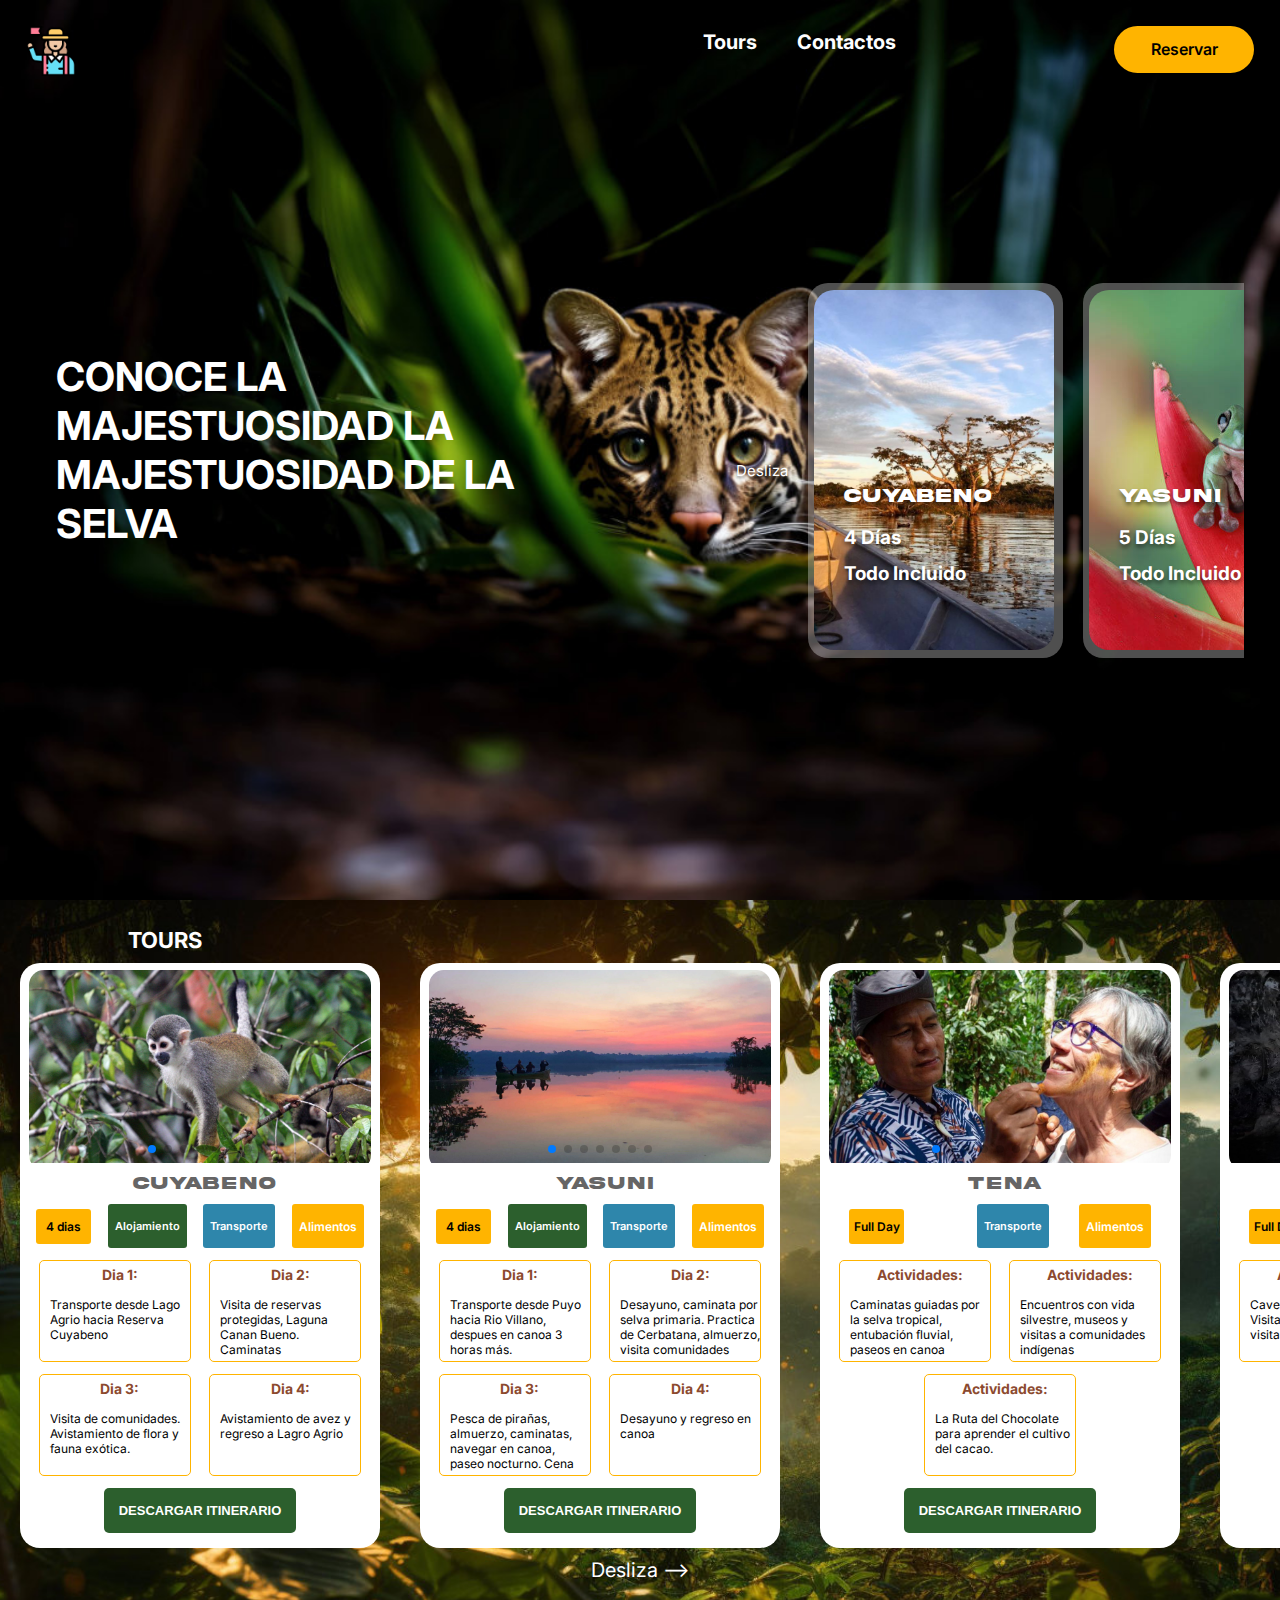
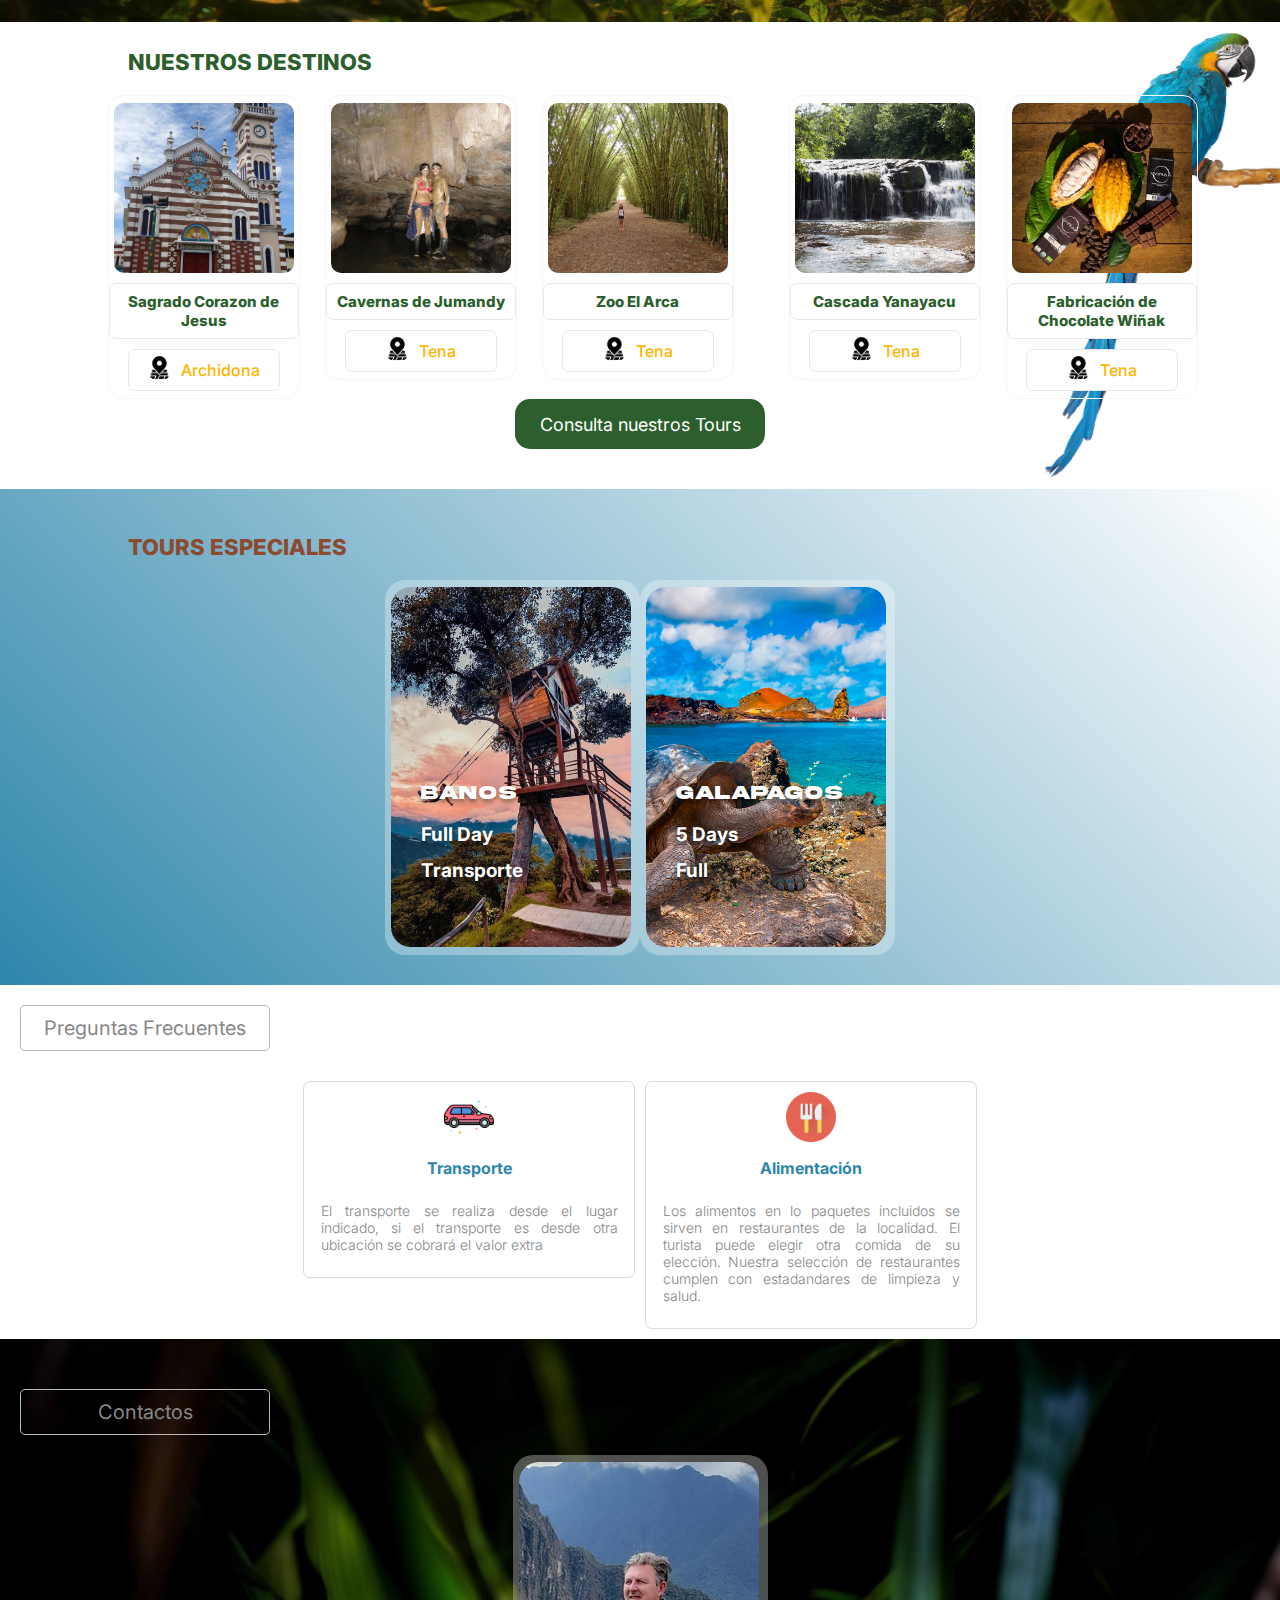
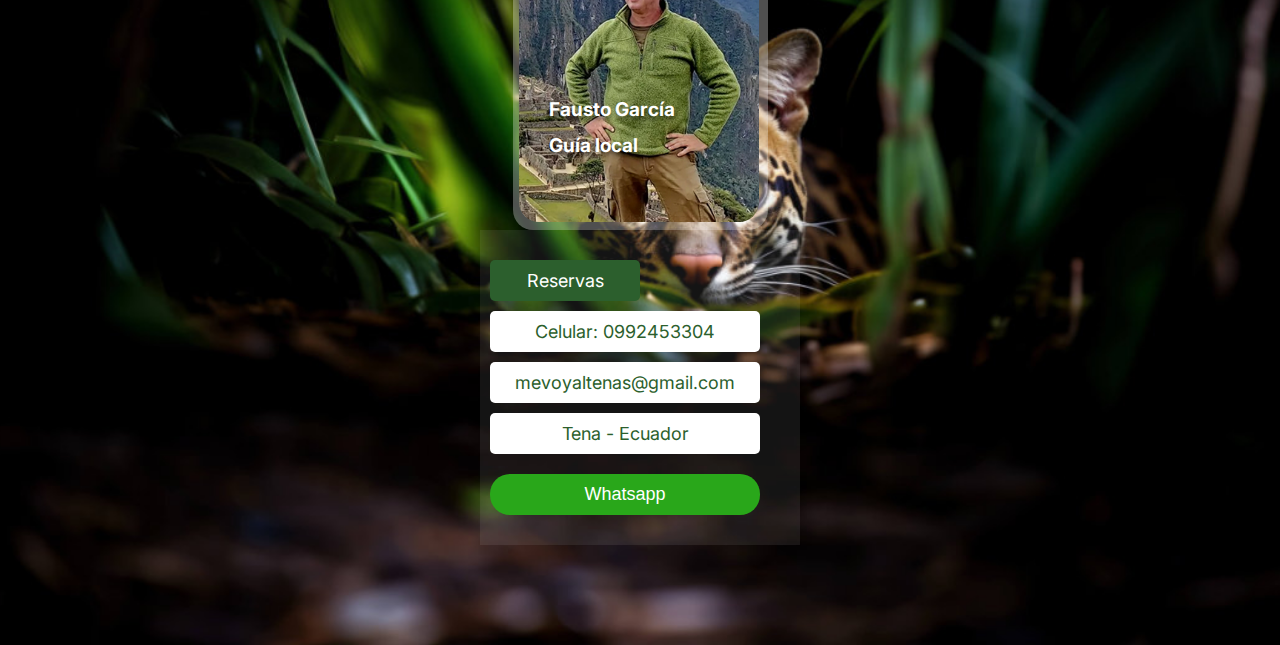
==== public/index.html @ 3464207d "initializing project" ====
<!DOCTYPE html>
<html lang="es">
  <head>
    <meta charset="UTF-8" />
    <meta name="viewport" content="width=device-width, initial-scale=1.0" />
    <title>Document</title>
    <link rel="stylesheet" href="src/css/index.css" />
    <link
      rel="stylesheet"
      href="src/css/desktop.css"
      media="(min-width: 570px)"
    />
    <link
      rel="stylesheet"
      href="https://cdn.jsdelivr.net/npm/swiper@11/swiper-bundle.min.css"
    />
  </head>
  <body>
    <nav>
      <img src="guia-turistico.png" alt="logo empresa" />
      <div class="desk-menu">
        <a href="index.html">Tours</a>
        <a href="index.html">Contactos</a>
      </div>
      <button>Reservar</button>
    </nav>
    <main>
      <section class="landing-section">
        <h1>CONOCE LA MAJESTUOSIDAD LA MAJESTUOSIDAD DE LA SELVA</h1>
        <div class="landing-cards--cont">
          <span> Desliza</span>
          <card-component
            title="Cuyabeno"
            dias="4 Días"
            incluido="Todo Incluido"
            image="./src/assets/landing-cuyabeno.jpg"
          >
          </card-component>

          <card-component
            title="Yasuni"
            dias="5 Días"
            incluido="Todo Incluido"
            image="./src/assets/landing-yasuni.jpg"
          >
          </card-component>

          <card-component
            title="Tena"
            dias="1 Día"
            incluido="Transporte"
            image="./src/assets/landing-tena.jpg"
          >
          </card-component>
        </div>
      </section>
      <section class="tours-section">
        <h2>TOURS</h2>
        <div class="tours-cards--container">
          <tour-component
            images="./src/assets/cuyabeno/cuyabeno1.jpg, ./src/assets/cuyabeno/cuyabeno2.jpg, ./src/assets/cuyabeno/cuyabeno3.jpg, ./src/assets/cuyabeno/cuyabeno4.jpg, ./src/assets/cuyabeno/cuyabeno5.jpg, ./src/assets/cuyabeno/cuyabeno6.jpg, ./src/assets/cuyabeno/cuyabeno7.jpg"
            title="CUYABENO"
            total-dias="4 dias"
            alojamiento-box="Alojamiento"
            bckAloja="var(--green-box)"
            transporte-box="Transporte"
            bck-trans="var(--turquesa)"
            alimentos-box="Alimentos"
            bckAlimentos="var(--main-btn)"
          >
            <dias-component
              dias="Dia 1:"
              p="Transporte desde 
            Lago Agrio hacia Reserva Cuyabeno"
            ></dias-component>

            <dias-component
              dias="Dia 2:"
              p="Visita de reservas protegidas, Laguna Canan Bueno. Caminatas"
            ></dias-component>

            <dias-component
              dias="Dia 3:"
              p="Visita de comunidades. Avistamiento de flora y fauna exótica. "
            ></dias-component>

            <dias-component
              dias="Dia 4:"
              p="Avistamiento de avez y regreso a Lagro Agrio"
            ></dias-component>
          </tour-component>

          <tour-component
            images="./src/assets/yasuni/yasuni3.jpg, ./src/assets/yasuni/yasuni2.jpg, ./src/assets/yasuni/yasuni1.jpg, ./src/assets/yasuni/yasuni4.jpg, ./src/assets/yasuni/yasuni5.jpg, ./src/assets/yasuni/yasuni6.jpg, ./src/assets/yasuni/yasuni7.jpg"
            title="Yasuni"
            total-dias="4 dias"
            alojamiento-box="Alojamiento"
            bckAloja="var(--green-box)"
            transporte-box="Transporte"
            bck-trans="var(--turquesa)"
            alimentos-box="Alimentos"
            bckAlimentos="var(--main-btn)"
          >
            <dias-component
              dias="Dia 1:"
              p="Transporte desde 
            Puyo hacia Rio Villano, despues en canoa 3 horas más."
            ></dias-component>

            <dias-component
              dias="Dia 2:"
              p="Desayuno, caminata por selva primaria. Practica de Cerbatana, almuerzo, visita comunidades"
            ></dias-component>

            <dias-component
              dias="Dia 3:"
              p="Pesca de pirañas, almuerzo, caminatas, navegar en canoa, paseo nocturno. Cena "
            ></dias-component>

            <dias-component
              dias="Dia 4:"
              p="Desayuno y regreso en canoa"
            ></dias-component>
          </tour-component>

          <tour-component
            images="./src/assets/tena/tena1.jpg, ./src/assets/tena/tena2.jpg, ./src/assets/tena/tena3.jpg, ./src/assets/tena/tena4.jpg, ./src/assets/tena/tena5.jpg, ./src/assets/tena/tena6.jpg, ./src/assets/tena/tena7.jpg, ./src/assets/tena/tena8.jpg, ./src/assets/tena/tena9.jpg"
            title="Tena"
            total-dias="Full Day"
            transporte-box="Transporte"
            bck-trans="var(--turquesa)"
            alimentos-box="Alimentos"
            bckAlimentos="var(--main-btn)"
          >
            <dias-component
              dias="Actividades:"
              p="Caminatas guiadas por la selva tropical, entubación fluvial, paseos en canoa"
            ></dias-component>
            <dias-component
              dias="Actividades:"
              p="Encuentros con vida silvestre, museos y visitas a comunidades indígenas"
            ></dias-component>
            <dias-component
              dias="Actividades:"
              p="La Ruta del Chocolate para aprender el cultivo del cacao."
            ></dias-component>
          </tour-component>

          <tour-component
            images="./src/assets/archi/archi1.jpg, ./src/assets/archi/archi2.jpg, ./src/assets/archi/archi3.jpg, ./src/assets/archi/archi4.jpg, ./src/assets/archi/archi5.jpg, ./src/assets/archi/archi6.jpg"
            title="Archidona"
            total-dias="Full Day"
            transporte-box="Transporte"
            bck-trans="var(--turquesa)"
            alimentos-box="Alimentos"
            bckAlimentos="var(--main-btn)"
          >
            <dias-component
              dias="Actividades:"
              p="Cavernas de Jumandy, Visita al Zoo el Arca, visita de cascadas"
            ></dias-component>
            <dias-component
              dias="Recorridos:"
              p=" Visita a Wiñak fabrica de chocolate, Centro de Archidona e Iglesias"
            ></dias-component>
            <dias-component
              dias="Aventura"
              p="Rafting, tubing, visita de cascadas Islom, Yanayacu"
            ></dias-component>
          </tour-component>
        </div>
        <span class="tours-desliza">Desliza --&gt;</span>
      </section>
      <section class="destinos-section">
        <h2>NUESTROS DESTINOS</h2>
        <div class="destinos-container">
          <div class="lugares-carousel">
            <lugar-component
              imagen-lugar="./src/assets/lugares/archidona.jpg"
              lugar-card="Sagrado Corazon de Jesus"
              ciudad-card="Archidona"
            >
            </lugar-component>

            <lugar-component
              imagen-lugar="./src/assets/lugares/Jumandy.jpg"
              lugar-card="Cavernas de Jumandy"
              ciudad-card="Tena"
            >
            </lugar-component>

            <lugar-component
              imagen-lugar="./src/assets/lugares/zooArca.jpg"
              lugar-card="Zoo El Arca"
              ciudad-card="Tena"
            >
            </lugar-component>
          </div>
          <div class="lugares-carousel">
            <lugar-component
              imagen-lugar="./src/assets/lugares/Yanayacu.jpg"
              lugar-card="Cascada Yanayacu"
              ciudad-card="Tena"
            >
            </lugar-component>
            <lugar-component
              imagen-lugar="./src/assets/lugares/wiñak.jpg"
              lugar-card="Fabricación de Chocolate Wiñak"
              ciudad-card="Tena"
            >
            </lugar-component>
          </div>
        </div>
        <div class="btn-tour--propio">Consulta nuestros Tours</div>
      </section>
      <section class="especiales-section">
        <h2>TOURS ESPECIALES</h2>
        <div class="especiales-container">
          <card-component
            title="Banos"
            dias="Full Day"
            incluido="Transporte"
            image="./src/assets/lugares/banos.jpeg"
          >
          </card-component>
          <card-component
            title="Galapagos"
            dias="5 Days"
            incluido="Full"
            image="./src/assets/lugares/galapagos.jpg"
          >
          </card-component>
        </div>
      </section>
      <section class="faq-section">
        <h2>Preguntas Frecuentes</h2>
        <div class="faq-container">
          <faq-component
            url-img="./src/assets/icons/coche.png"
            title-faq="Transporte"
            p="El transporte se realiza desde el lugar indicado, si el transporte es desde otra ubicación se cobrará el valor extra"
          >
          </faq-component>
          <faq-component
            url-img="./src/assets/icons/comida.png"
            title-faq="Alimentación"
            p="Los alimentos en lo paquetes incluidos se sirven en restaurantes de la localidad. El turista puede elegir otra comida de su elección. Nuestra selección de restaurantes cumplen con estadandares de limpieza y salud."
          >
          </faq-component>
        </div>
      </section>
      <section class="contact-section">
        <h2>Contactos</h2>
        <div class="info-deskt">
          <card-component
            title=""
            dias="Fausto García"
            incluido="Guía local"
            image="./src/assets/fausto.jpg"
          >
          </card-component>
          <div class="contact-box">
            <h4>Reservas</h4>
            <h4>Celular: 0992453304</h4>
            <h4>mevoyaltenas@gmail.com</h4>
            <h4>Tena - Ecuador</h4>
            <button>Whatsapp</button>
          </div>
        </div>
      </section>
    </main>
    <script type="module" src="src/js/main.js"></script>
    <script src="https://cdn.jsdelivr.net/npm/swiper@11/swiper-bundle.min.js"></script>
  </body>
</html>
---- public/src/css/index.css ----
@import url("https://fonts.googleapis.com/css2?family=Inter:ital,opsz,wght@0,14..32,100..900;1,14..32,100..900&display=swap");

.inter {
  font-family: "Inter", serif;
  font-optical-sizing: auto;
  font-style: normal;
}

@font-face {
  font-family: "Akira";
  src: url("../fonts/AkiraExpanded-SuperBold.woff") format("woff2"),
    url("../assets/fonts/AkiraExpanded-SuperBold.woff.html") format("woff");
  font-weight: normal;
  font-style: normal;
}
* {
  margin: 0;
  padding: 0;
  box-sizing: border-box;
}
:root {
  --main-btn: #ffb400;
  --h3-title: #666565;
  --green-box: #2c5f2d;
  --turquesa: #2e86ab;
  --coffe: #8c4a2f;
  --faq: #878787;
  --whatsapp: #29a71a;
}

html {
  font-size: 62.5%;
  font-family: "Inter", serif;
}

nav {
  position: absolute;
  width: 100%;
  padding: 6% 2% 0 6%;
  display: flex;
  justify-content: space-evenly;
}
nav img {
  width: 50px;
  height: 50px;
}
.desk-menu {
  visibility: hidden;
  position: absolute;
}
nav button {
  width: 140px;
  height: 47px;
  border-radius: 50px;
  border: none;
  background-color: var(--main-btn);
  font-weight: 600;
  font-size: 1.6rem;
  font-family: "Inter", sans-serif;
}
.landing-section {
  width: 100%;
  height: 100vh;
  background-image: url(../assets/landing-tiger.jpg);
  background-position: center;
  background-size: cover;
}
h1 {
  color: white;
  text-align: center;
  padding-top: 15vh;
  font-size: 2.4rem;
  margin-bottom: 20px;
}
.landing-cards--cont {
  display: flex;
  overflow-x: scroll;
  margin-top: 40px;
  gap: 20px;
  padding-left: 30px;
  align-items: center;
}
.landing-cards--cont::-webkit-scrollbar {
  visibility: hidden;
}
.landing-cards--cont span {
  color: white;
  font-size: 1.5rem;
  text-shadow: 0 2px 3px rgba(0, 0, 0, 0.544);
}
/* TOURS SECTION */
.tours-section {
  width: 100%;
  height: auto;
  padding-bottom: 40px;
  background-image: url(../assets/tours-section.jpg);
  background-position: center;
  background-size: cover;
}
.tours-section h2 {
  color: white;
  font-size: 2.2rem;
  margin-left: 10%;
  padding-top: 3vh;
}
/* TOURS SECTION */
.tours-cards--container {
  display: flex;
  overflow-x: scroll;
  justify-content: start;
  scroll-snap-type: x mandatory;
  scroll-behavior: smooth;
}
.tours-cards--container::-webkit-scrollbar {
  visibility: hidden;
}
.tours-card {
  width: 90%;
  height: auto;
  background-color: white;
  border-radius: 20px;
  padding-bottom: 15px;
  margin: 30px auto;
}

.tours-h3--title {
  font-family: "Akira", sans-serif;
  font-size: 1.8rem;
  color: var(--h3-title);
  margin-left: 10px;
  margin-top: 10px;
  margin-bottom: 10px;
}
.includes-cont {
  display: flex;
  align-items: center;
  justify-content: space-evenly;
}
.tours-desliza {
  display: flex;
  justify-content: center;
  color: white;
  font-size: 2rem;
  text-shadow: 0px 0px 6px black;
  transition: transform 0.5s ease-in-out;
  animation: moverFlecha 1s infinite alternate;
}
@keyframes moverFlecha {
  from {
    transform: translateX(0);
  }
  to {
    transform: translateX(5px);
  }
}

/* lugares section */
.destinos-section {
  height: auto;
  padding-bottom: 40px;
  background-image: url(../assets/papagayo.png);
  background-size: contain;
  background-repeat: no-repeat;
  background-position: right;
}
.destinos-section h2 {
  color: var(--green-box);
  font-family: "Inter", sans-serif;
  font-weight: 800;
  font-size: 2.2rem;
  margin-left: 10%;
  margin-bottom: 20px;
  padding-top: 3vh;
}
.lugares-carousel {
  display: flex;
  overflow-x: scroll;
}
.lugares-carousel::-webkit-scrollbar {
  visibility: hidden;
}
.destinos-container {
  display: flex;
  flex-wrap: wrap;
  justify-content: center;
  gap: 30px;
}

.btn-tour--propio {
  display: flex;
  justify-content: center;
  align-items: center;
  width: 250px;
  height: 50px;
  background-color: var(--green-box);
  color: white;
  border-radius: 15px;
  font-size: 1.8rem;
  margin: 0 auto;
}
/* ESPECIALES */
.especiales-section {
  justify-content: center;
  width: 100%;
  height: auto;
  padding-bottom: 30px;
  background: linear-gradient(45deg, var(--turquesa), white);
}
.especiales-container {
  display: flex;
  flex-wrap: wrap;
  justify-content: center;
}

.especiales-section h2 {
  color: var(--coffe);
  font-family: "Inter", sans-serif;
  font-weight: 800;
  font-size: 2.2rem;
  margin-left: 10%;
  margin-bottom: 20px;
  padding-top: 5vh;
}
.faq-section {
}
.faq-section h2 {
  color: var(--faq);
  font-size: 2rem;
  font-weight: 400;
  border: 0.5px solid rgb(184, 184, 184);
  padding: 10px;
  width: 250px;
  border-radius: 5px;
  text-align: center;
  margin: 20px;
}
.faq-container {
  justify-content: center;
  display: flex;
  flex-wrap: wrap;
  gap: 10px;
}
.contact-section {
  padding: 30px 0 100px 0;
  background-image: url(../assets/landing-tiger.jpg);
  background-position: center;
  background-size: cover;
  background-repeat: no-repeat;
}
.contact-section h2 {
  color: var(--faq);
  font-size: 2rem;
  font-weight: 400;
  border: 0.5px solid rgb(184, 184, 184);
  padding: 10px;
  width: 250px;
  border-radius: 5px;
  text-align: center;
  margin: 20px;
}
.contact-box {
  width: 320px;
  height: auto;
  margin: 0 auto;
  background-color: rgba(255, 255, 255, 0.079);
  padding: 20px 0;
}

.contact-box h4:nth-child(1) {
  width: 150px;
  text-align: center;
  border-radius: 5px;
  font-weight: 400;
  margin: 10px;
  font-size: 1.8rem;
  height: auto;
  background-color: var(--green-box);
  color: white;
  padding: 10px;
}
.contact-box h4 {
  width: 270px;
  text-align: center;
  border-radius: 5px;
  font-weight: 400;
  margin: 10px;
  font-size: 1.8rem;
  height: auto;
  background-color: white;
  color: var(--green-box);
  padding: 10px;
}
.contact-box button {
  width: 270px;
  text-align: center;

  font-weight: 400;
  margin: 10px;
  font-size: 1.8rem;
  height: auto;
  background-color: var(--whatsapp);
  color: white;
  border: none;
  border-radius: 20px;
  padding: 10px;
}
---- public/src/css/desktop.css ----
nav {
  position: absolute;
  width: 100%;
  padding: 2%;
  display: flex;
  justify-content: space-between;
}
.desk-menu {
  display: flex;
  visibility: visible;
  position: absolute;
  right: 30vw;
  top: 30px;
}
.desk-menu a {
  color: white;
  text-decoration: none;
  font-size: 2rem;
  font-family: "Inter", sans-serif;
  margin-left: 40px;
  font-weight: bold;
}
nav img {
  width: 50px;
  height: 50px;
}
.landing-section {
  width: 100%;
  height: 100vh;
  background-image: url(../assets/landing-tiger.jpg);
  background-position: center;
  background-size: cover;
  display: flex;
  align-items: center;
  justify-content: space-evenly;
}
h1 {
  color: white;
  text-align: left;
  padding-top: 0vh;
  font-size: 4rem;
  margin-bottom: 0px;
  margin-left: 20px;
  width: 40%;
}
.landing-cards--cont {
  width: 50%;
  display: flex;
  overflow: hidden;
  overflow-x: scroll;
  gap: 20px;
  padding-left: 500px;
  justify-content: center;
  align-items: center;
}
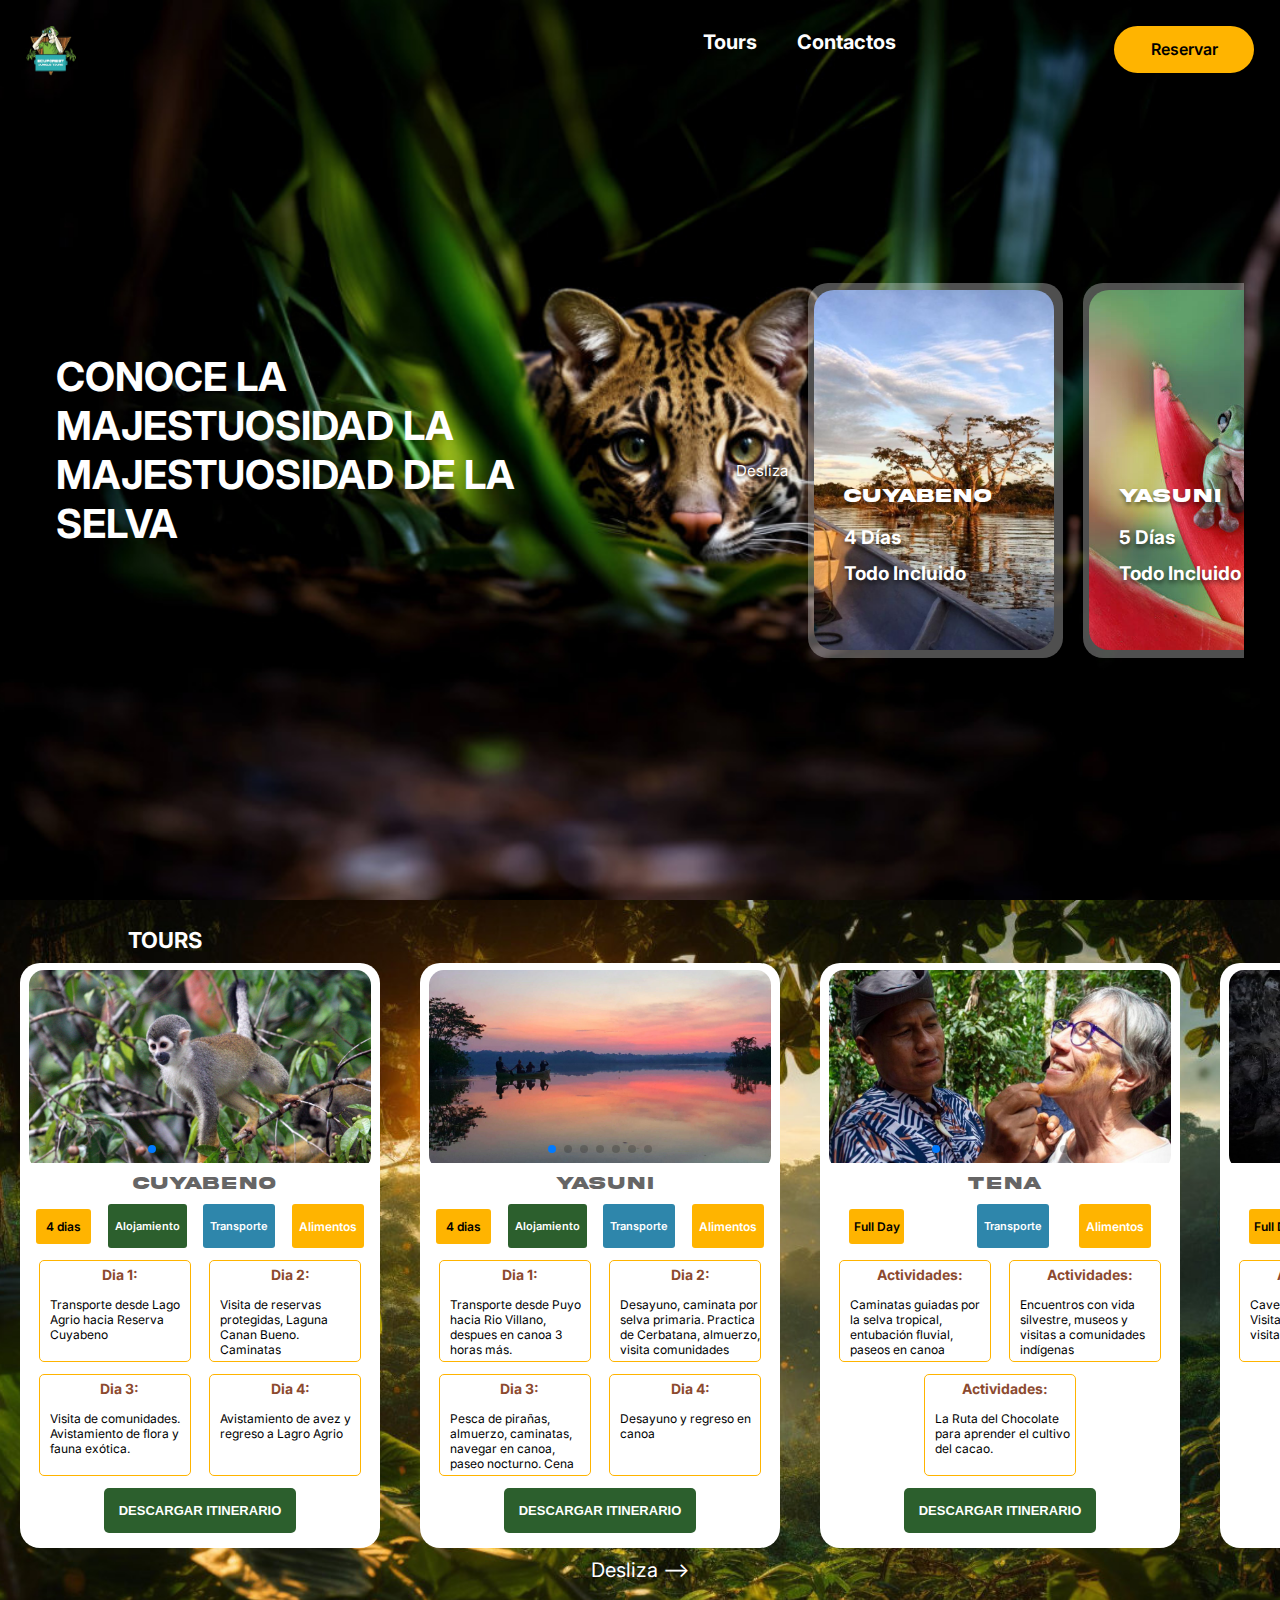
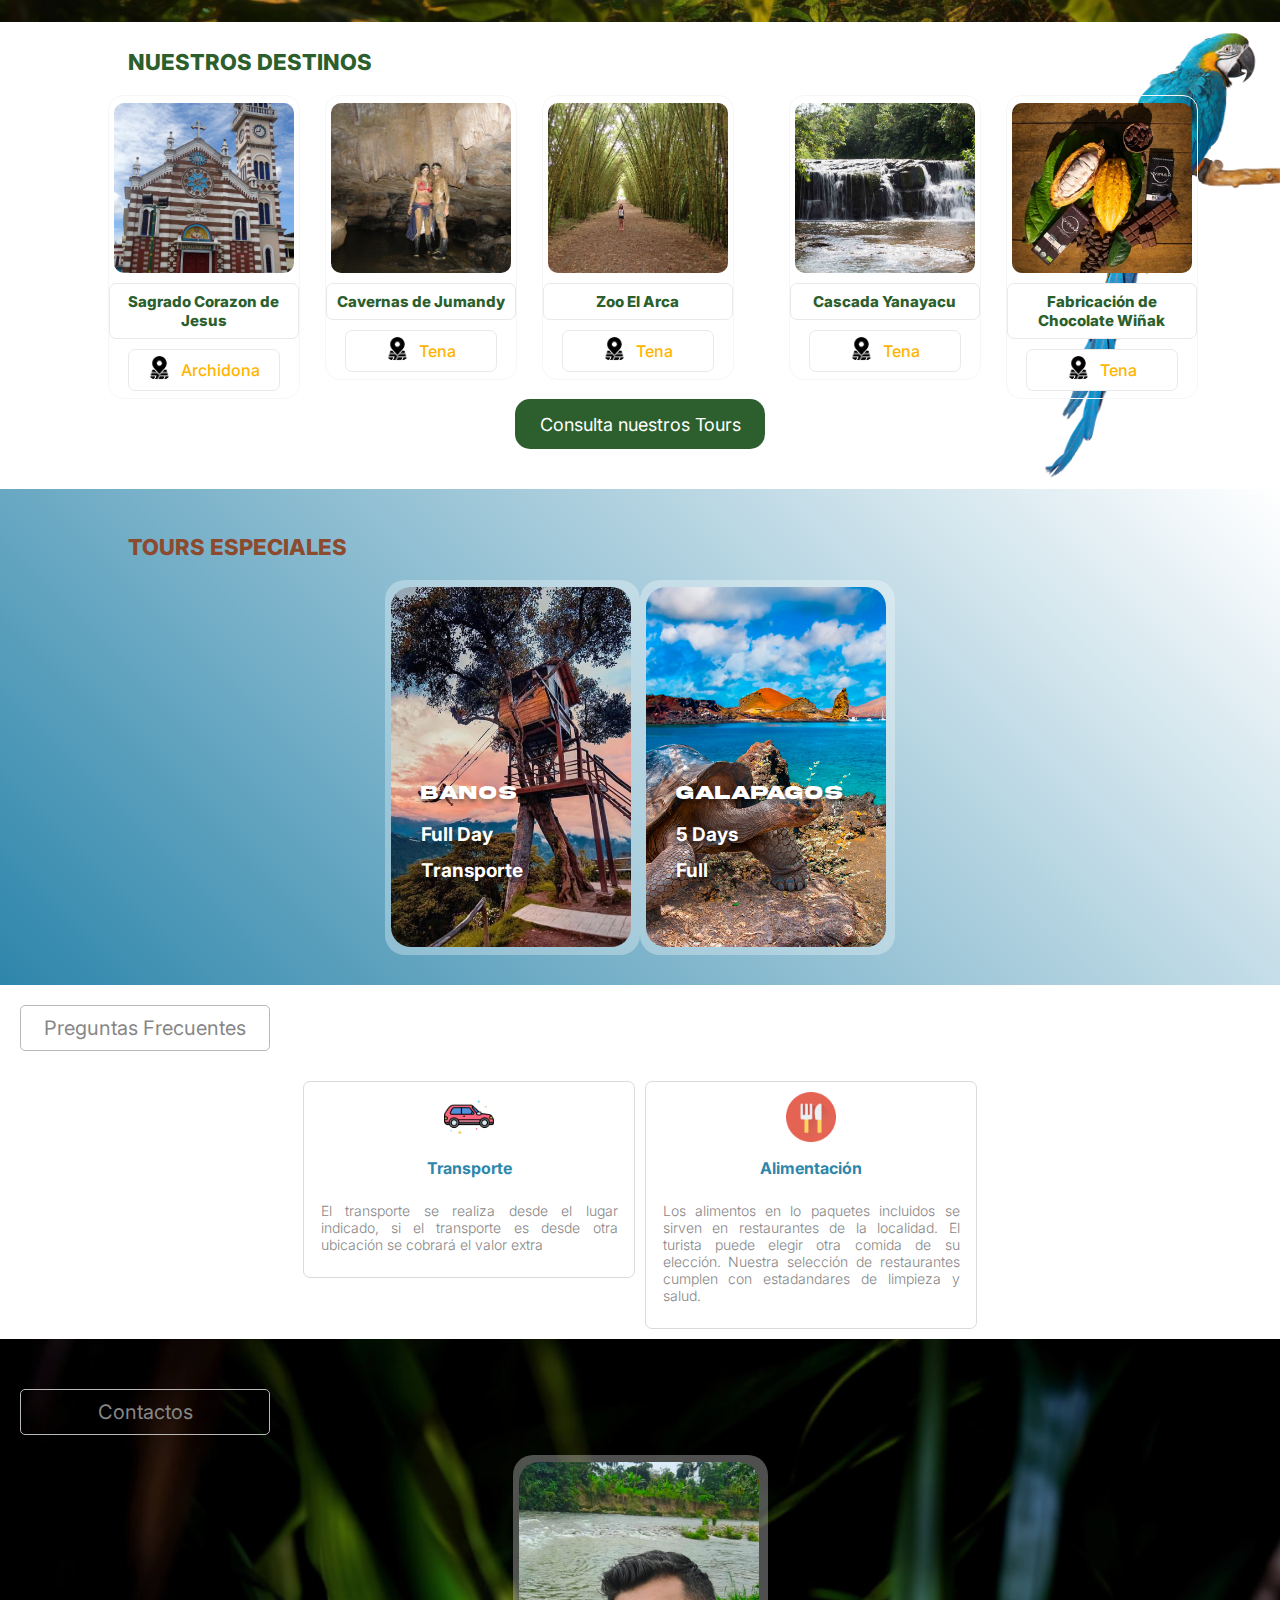
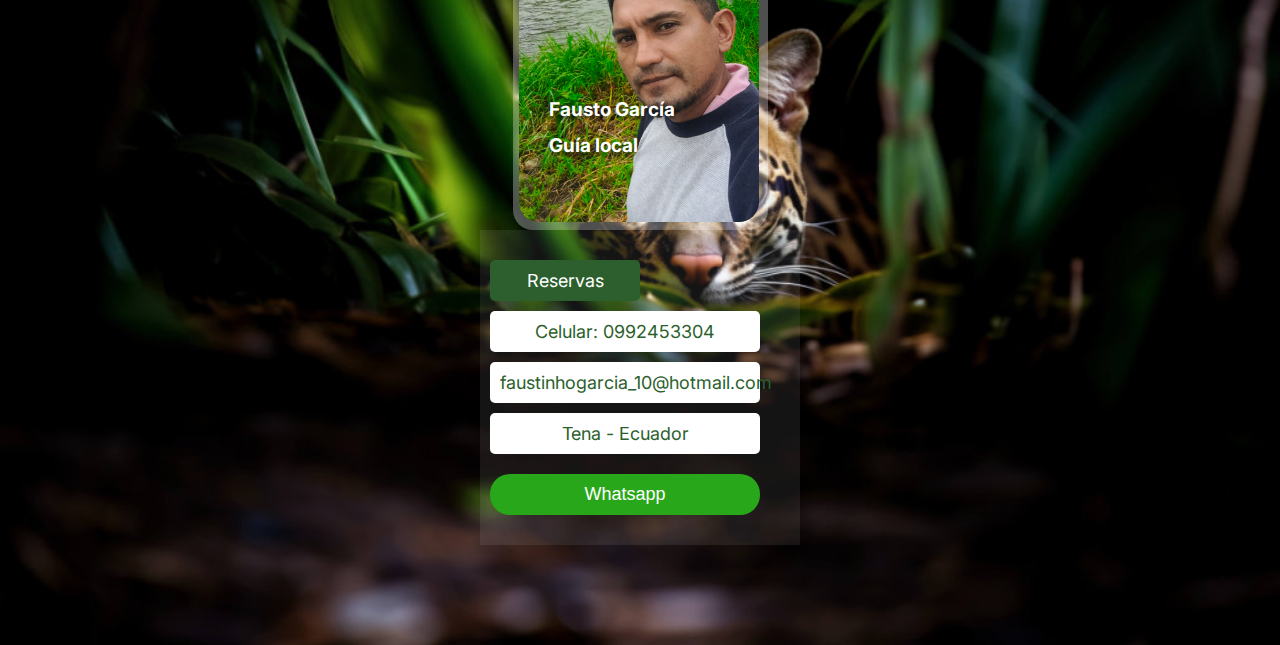
==== commit 134b4ff4: "foto fausto and contact" ====
--- a/public/index.html
+++ b/public/index.html
@@ -17,7 +17,7 @@
   </head>
   <body>
     <nav>
-      <img src="guia-turistico.png" alt="logo empresa" />
+      <img src="ecuforest-logo.png" alt="logo empresa" />
       <div class="desk-menu">
         <a href="index.html">Tours</a>
         <a href="index.html">Contactos</a>
@@ -47,7 +47,7 @@
 
           <card-component
             title="Tena"
-            dias="1 Día"
+            dias="Full Day"
             incluido="Transporte"
             image="./src/assets/landing-tena.jpg"
           >
@@ -256,13 +256,13 @@
             title=""
             dias="Fausto García"
             incluido="Guía local"
-            image="./src/assets/fausto.jpg"
+            image="./src/assets/FaustoGarcia.jpg"
           >
           </card-component>
           <div class="contact-box">
             <h4>Reservas</h4>
             <h4>Celular: 0992453304</h4>
-            <h4>mevoyaltenas@gmail.com</h4>
+            <h4>faustinhogarcia_10@hotmail.com</h4>
             <h4>Tena - Ecuador</h4>
             <button>Whatsapp</button>
           </div>
--- a/public/src/css/index.css
+++ b/public/src/css/index.css
@@ -41,8 +41,8 @@
   justify-content: space-evenly;
 }
 nav img {
-  width: 50px;
-  height: 50px;
+  width: 100px;
+  height: 100px;
 }
 .desk-menu {
   visibility: hidden;
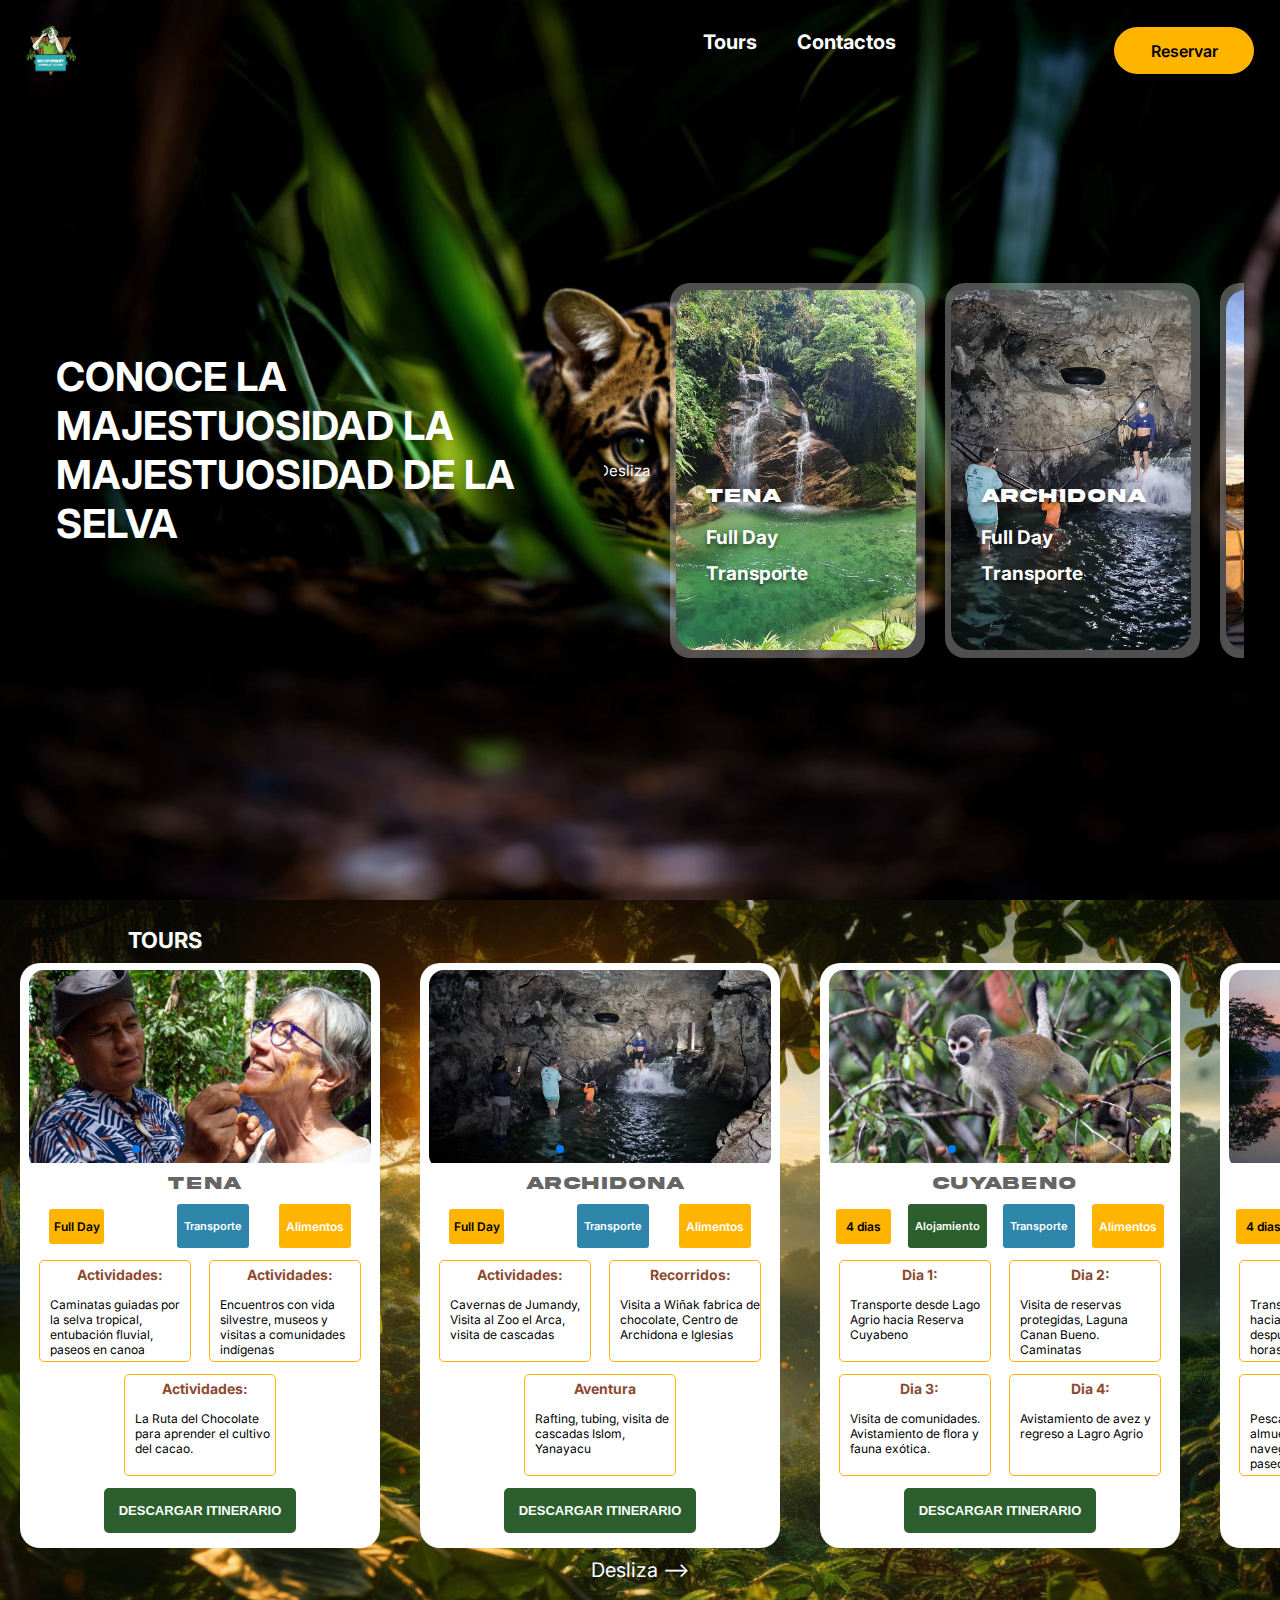
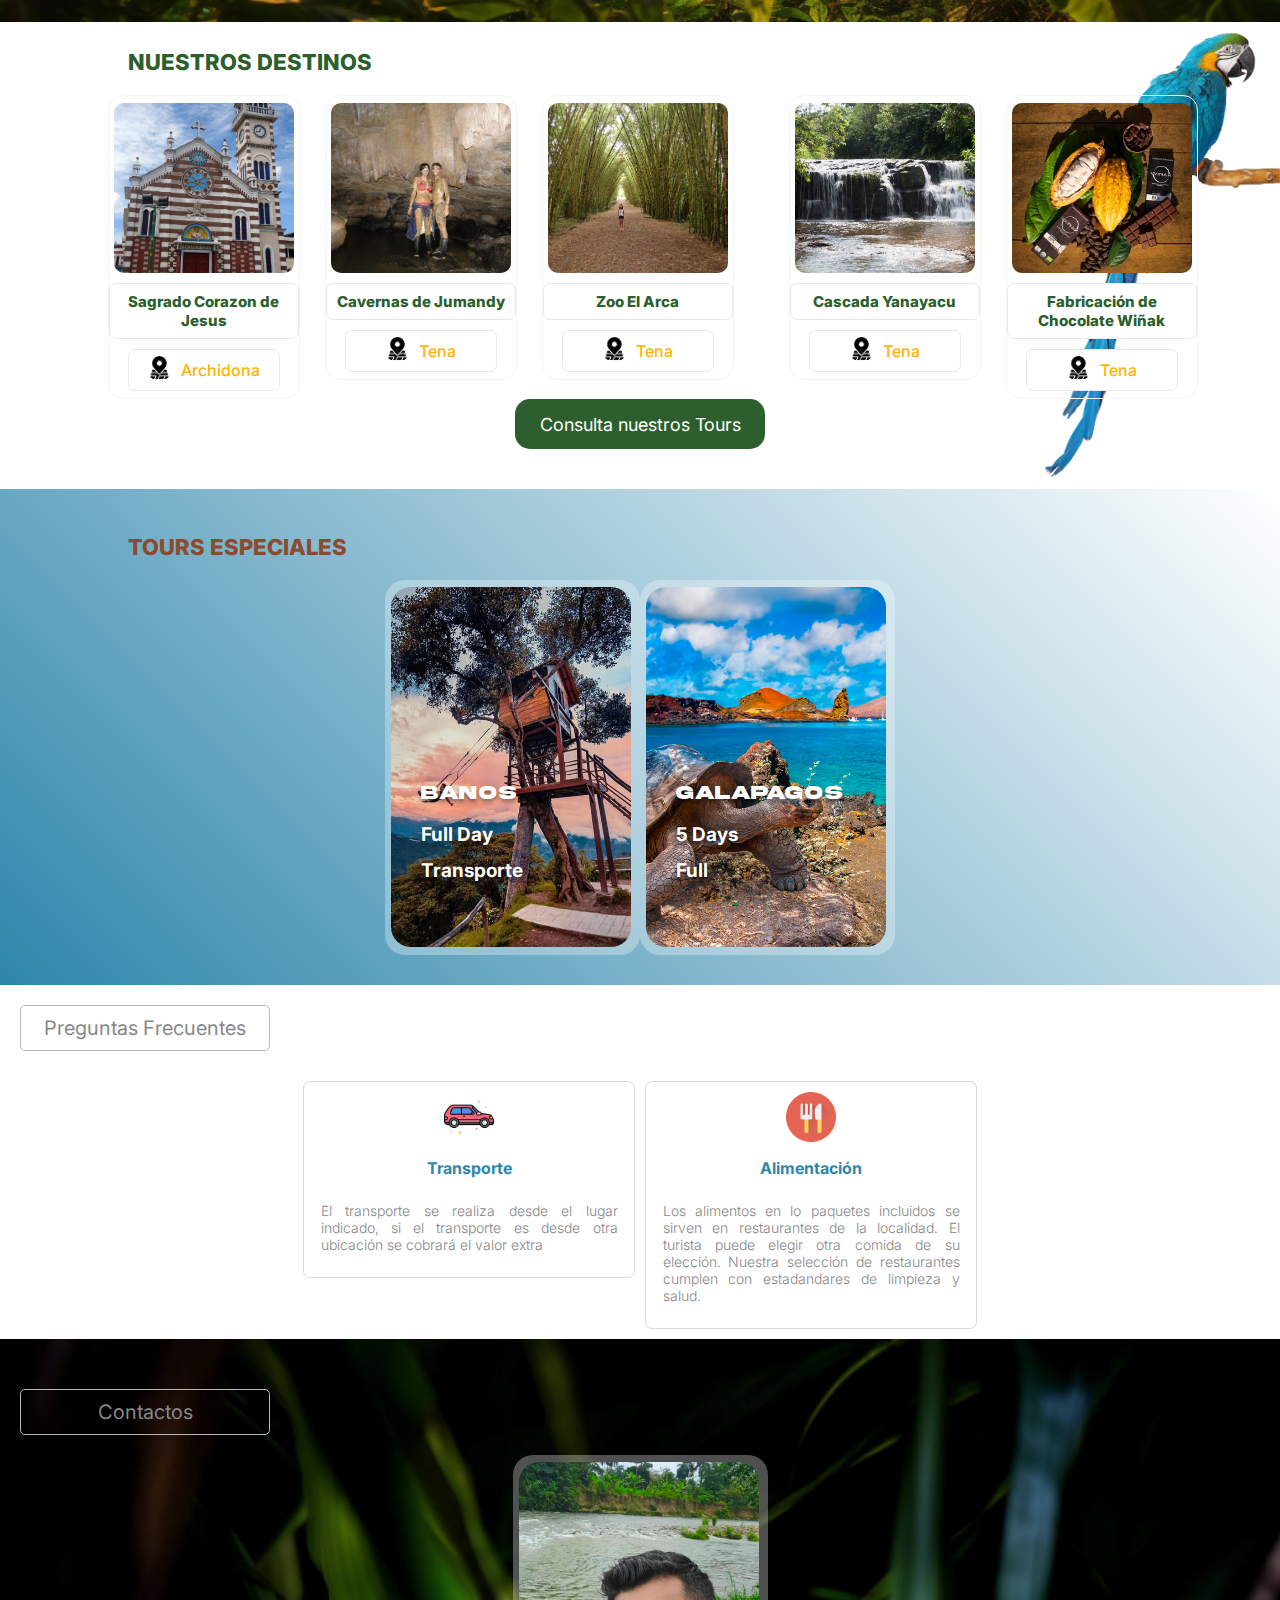
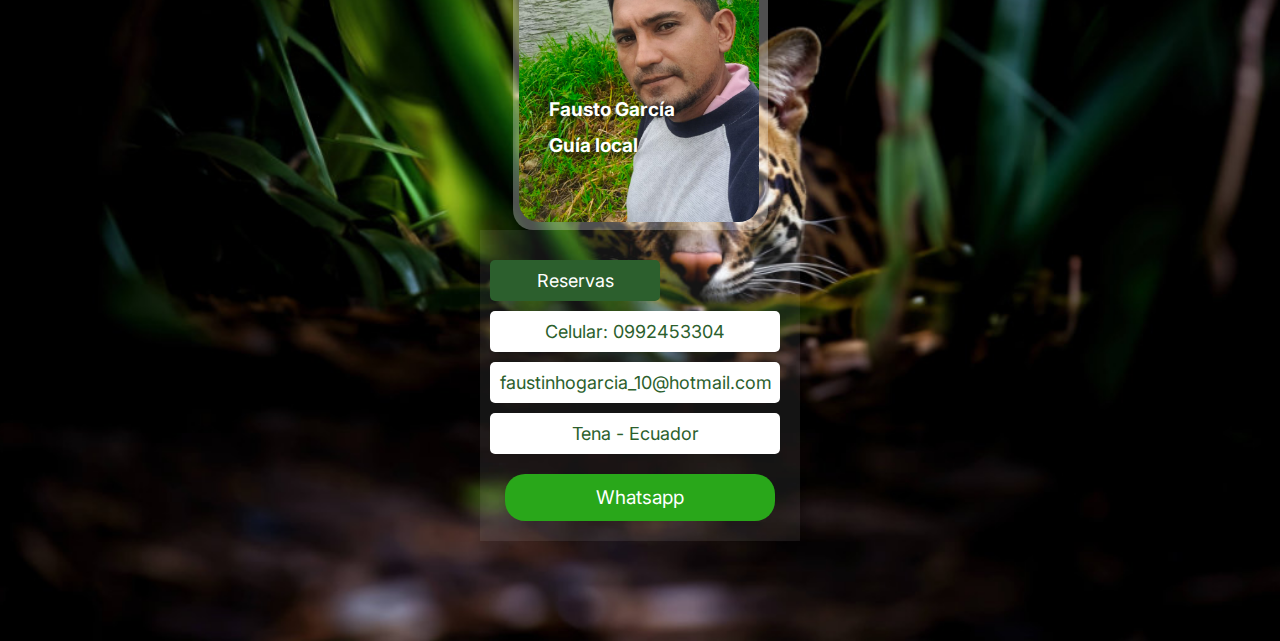
==== commit a4f8eeac: "contactos link" ====
--- a/public/index.html
+++ b/public/index.html
@@ -22,7 +22,7 @@
         <a href="index.html">Tours</a>
         <a href="index.html">Contactos</a>
       </div>
-      <button>Reservar</button>
+      <a href="https://wa.me/593992453304" class="nav-btn"> Reservar </a>
     </nav>
     <main>
       <section class="landing-section">
@@ -30,6 +30,20 @@
         <div class="landing-cards--cont">
           <span> Desliza</span>
           <card-component
+            title="Tena"
+            dias="Full Day"
+            incluido="Transporte"
+            image="./src/assets/landing-tena.jpg"
+          >
+          </card-component>
+          <card-component
+            title="Archidona"
+            dias="Full Day"
+            incluido="Transporte"
+            image="./src/assets/archi/archi1.jpg"
+          >
+          </card-component>
+          <card-component
             title="Cuyabeno"
             dias="4 Días"
             incluido="Todo Incluido"
@@ -44,19 +58,56 @@
             image="./src/assets/landing-yasuni.jpg"
           >
           </card-component>
-
-          <card-component
-            title="Tena"
-            dias="Full Day"
-            incluido="Transporte"
-            image="./src/assets/landing-tena.jpg"
-          >
-          </card-component>
         </div>
       </section>
       <section class="tours-section">
         <h2>TOURS</h2>
         <div class="tours-cards--container">
+          <tour-component
+            images="./src/assets/tena/tena1.jpg, ./src/assets/tena/tena2.jpg, ./src/assets/tena/tena3.jpg, ./src/assets/tena/tena4.jpg, ./src/assets/tena/tena5.jpg, ./src/assets/tena/tena6.jpg, ./src/assets/tena/tena7.jpg, ./src/assets/tena/tena8.jpg, ./src/assets/tena/tena9.jpg"
+            title="Tena"
+            total-dias="Full Day"
+            transporte-box="Transporte"
+            bck-trans="var(--turquesa)"
+            alimentos-box="Alimentos"
+            bckAlimentos="var(--main-btn)"
+          >
+            <dias-component
+              dias="Actividades:"
+              p="Caminatas guiadas por la selva tropical, entubación fluvial, paseos en canoa"
+            ></dias-component>
+            <dias-component
+              dias="Actividades:"
+              p="Encuentros con vida silvestre, museos y visitas a comunidades indígenas"
+            ></dias-component>
+            <dias-component
+              dias="Actividades:"
+              p="La Ruta del Chocolate para aprender el cultivo del cacao."
+            ></dias-component>
+          </tour-component>
+
+          <tour-component
+            images="./src/assets/archi/archi1.jpg, ./src/assets/archi/archi2.jpg, ./src/assets/archi/archi3.jpg, ./src/assets/archi/archi4.jpg, ./src/assets/archi/archi5.jpg, ./src/assets/archi/archi6.jpg"
+            title="Archidona"
+            total-dias="Full Day"
+            transporte-box="Transporte"
+            bck-trans="var(--turquesa)"
+            alimentos-box="Alimentos"
+            bckAlimentos="var(--main-btn)"
+          >
+            <dias-component
+              dias="Actividades:"
+              p="Cavernas de Jumandy, Visita al Zoo el Arca, visita de cascadas"
+            ></dias-component>
+            <dias-component
+              dias="Recorridos:"
+              p=" Visita a Wiñak fabrica de chocolate, Centro de Archidona e Iglesias"
+            ></dias-component>
+            <dias-component
+              dias="Aventura"
+              p="Rafting, tubing, visita de cascadas Islom, Yanayacu"
+            ></dias-component>
+          </tour-component>
           <tour-component
             images="./src/assets/cuyabeno/cuyabeno1.jpg, ./src/assets/cuyabeno/cuyabeno2.jpg, ./src/assets/cuyabeno/cuyabeno3.jpg, ./src/assets/cuyabeno/cuyabeno4.jpg, ./src/assets/cuyabeno/cuyabeno5.jpg, ./src/assets/cuyabeno/cuyabeno6.jpg, ./src/assets/cuyabeno/cuyabeno7.jpg"
             title="CUYABENO"
@@ -120,52 +171,6 @@
             <dias-component
               dias="Dia 4:"
               p="Desayuno y regreso en canoa"
-            ></dias-component>
-          </tour-component>
-
-          <tour-component
-            images="./src/assets/tena/tena1.jpg, ./src/assets/tena/tena2.jpg, ./src/assets/tena/tena3.jpg, ./src/assets/tena/tena4.jpg, ./src/assets/tena/tena5.jpg, ./src/assets/tena/tena6.jpg, ./src/assets/tena/tena7.jpg, ./src/assets/tena/tena8.jpg, ./src/assets/tena/tena9.jpg"
-            title="Tena"
-            total-dias="Full Day"
-            transporte-box="Transporte"
-            bck-trans="var(--turquesa)"
-            alimentos-box="Alimentos"
-            bckAlimentos="var(--main-btn)"
-          >
-            <dias-component
-              dias="Actividades:"
-              p="Caminatas guiadas por la selva tropical, entubación fluvial, paseos en canoa"
-            ></dias-component>
-            <dias-component
-              dias="Actividades:"
-              p="Encuentros con vida silvestre, museos y visitas a comunidades indígenas"
-            ></dias-component>
-            <dias-component
-              dias="Actividades:"
-              p="La Ruta del Chocolate para aprender el cultivo del cacao."
-            ></dias-component>
-          </tour-component>
-
-          <tour-component
-            images="./src/assets/archi/archi1.jpg, ./src/assets/archi/archi2.jpg, ./src/assets/archi/archi3.jpg, ./src/assets/archi/archi4.jpg, ./src/assets/archi/archi5.jpg, ./src/assets/archi/archi6.jpg"
-            title="Archidona"
-            total-dias="Full Day"
-            transporte-box="Transporte"
-            bck-trans="var(--turquesa)"
-            alimentos-box="Alimentos"
-            bckAlimentos="var(--main-btn)"
-          >
-            <dias-component
-              dias="Actividades:"
-              p="Cavernas de Jumandy, Visita al Zoo el Arca, visita de cascadas"
-            ></dias-component>
-            <dias-component
-              dias="Recorridos:"
-              p=" Visita a Wiñak fabrica de chocolate, Centro de Archidona e Iglesias"
-            ></dias-component>
-            <dias-component
-              dias="Aventura"
-              p="Rafting, tubing, visita de cascadas Islom, Yanayacu"
             ></dias-component>
           </tour-component>
         </div>
@@ -264,7 +269,7 @@
             <h4>Celular: 0992453304</h4>
             <h4>faustinhogarcia_10@hotmail.com</h4>
             <h4>Tena - Ecuador</h4>
-            <button>Whatsapp</button>
+            <a class="btn-wasap" href="https://wa.me/593992453304">Whatsapp</a>
           </div>
         </div>
       </section>
--- a/public/src/css/index.css
+++ b/public/src/css/index.css
@@ -27,7 +27,9 @@
   --faq: #878787;
   --whatsapp: #29a71a;
 }
-
+a {
+  text-decoration: none;
+}
 html {
   font-size: 62.5%;
   font-family: "Inter", serif;
@@ -48,7 +50,11 @@
   visibility: hidden;
   position: absolute;
 }
-nav button {
+.nav-btn {
+  display: flex;
+  justify-content: center;
+  align-items: center;
+  color: black;
   width: 140px;
   height: 47px;
   border-radius: 50px;
@@ -57,6 +63,7 @@
   font-weight: 600;
   font-size: 1.6rem;
   font-family: "Inter", sans-serif;
+  align-self: center;
 }
 .landing-section {
   width: 100%;
@@ -68,7 +75,7 @@
 h1 {
   color: white;
   text-align: center;
-  padding-top: 15vh;
+  padding-top: 20vh;
   font-size: 2.4rem;
   margin-bottom: 20px;
 }
@@ -267,7 +274,7 @@
 }
 
 .contact-box h4:nth-child(1) {
-  width: 150px;
+  width: 170px;
   text-align: center;
   border-radius: 5px;
   font-weight: 400;
@@ -279,7 +286,7 @@
   padding: 10px;
 }
 .contact-box h4 {
-  width: 270px;
+  width: 290px;
   text-align: center;
   border-radius: 5px;
   font-weight: 400;
@@ -290,17 +297,19 @@
   color: var(--green-box);
   padding: 10px;
 }
-.contact-box button {
+.btn-wasap {
   width: 270px;
-  text-align: center;
-
-  font-weight: 400;
-  margin: 10px;
-  font-size: 1.8rem;
+  display: flex;
+  text-align: center;
+  justify-content: center;
+  font-weight: 400;
+  margin-top: 20px;
+  margin-left: calc(50% - 135px);
+  font-size: 1.9rem;
   height: auto;
   background-color: var(--whatsapp);
   color: white;
   border: none;
   border-radius: 20px;
-  padding: 10px;
-}
+  padding: 12px;
+}
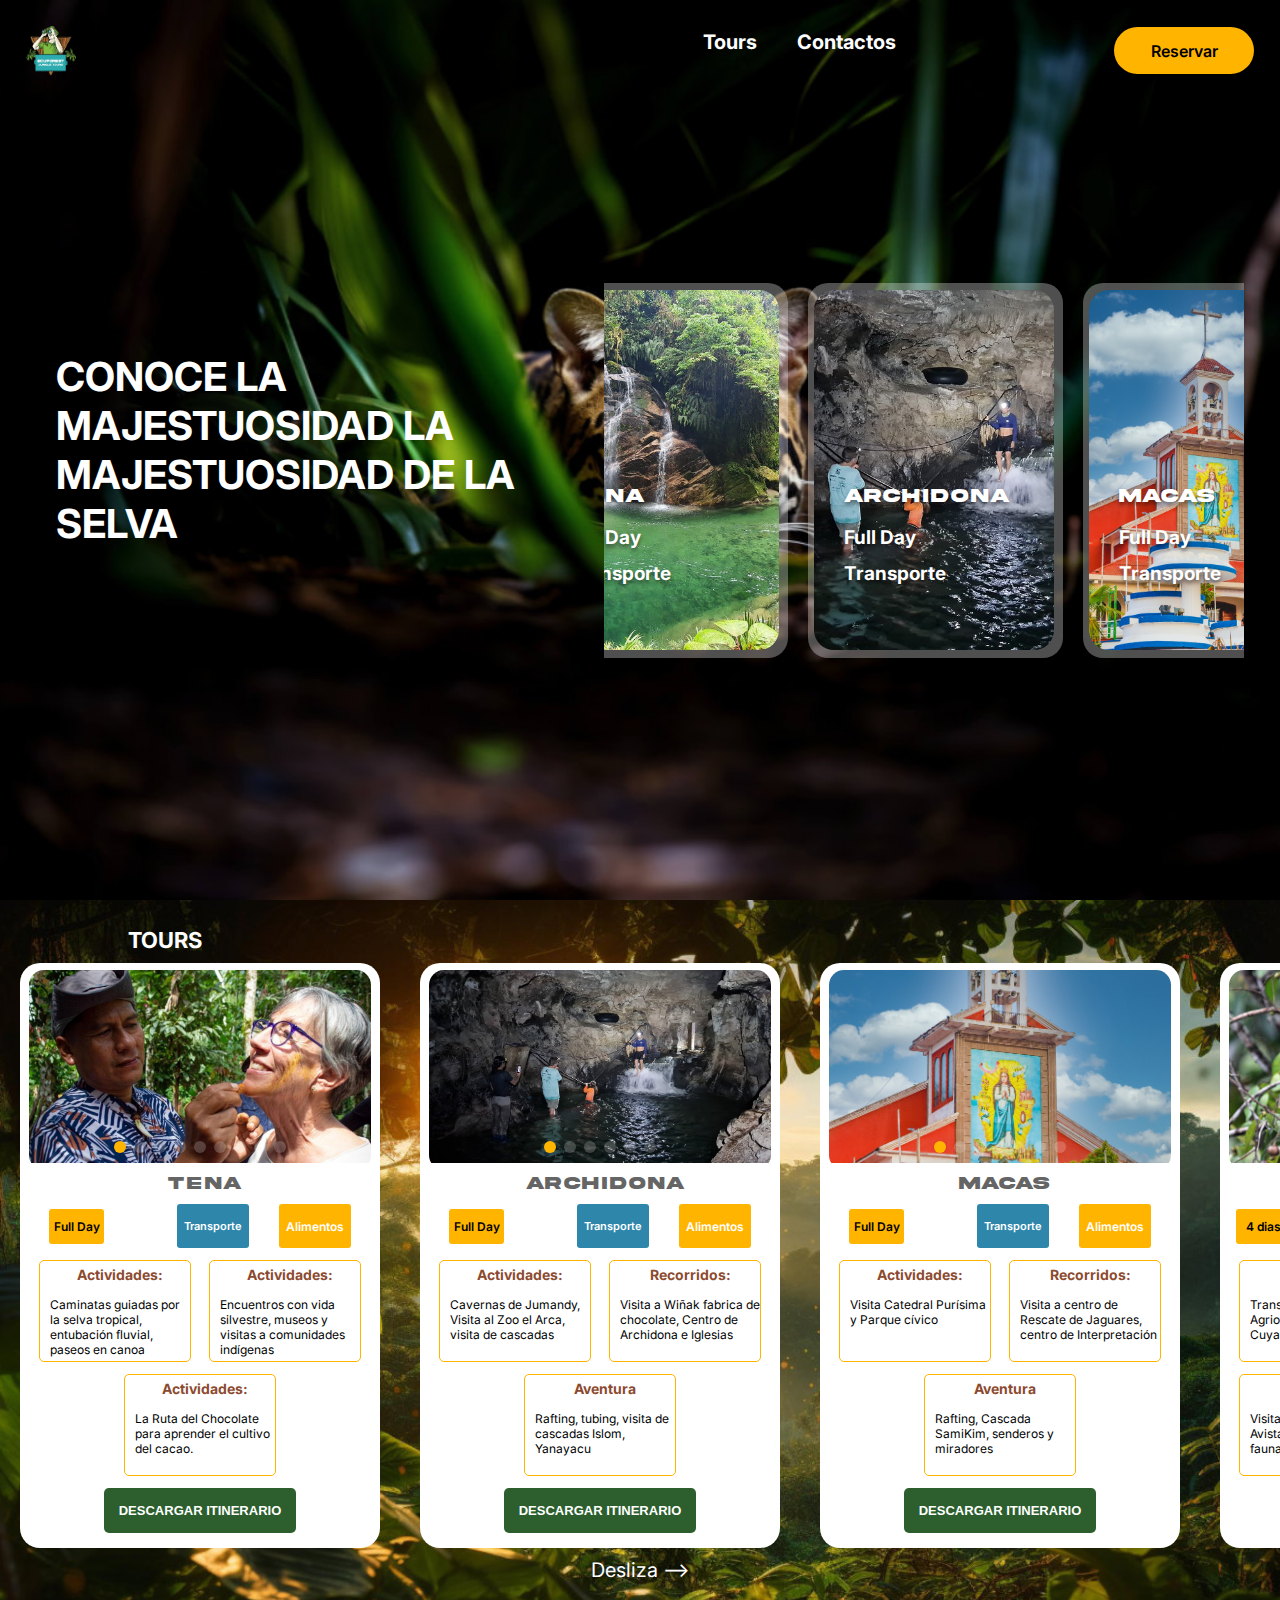
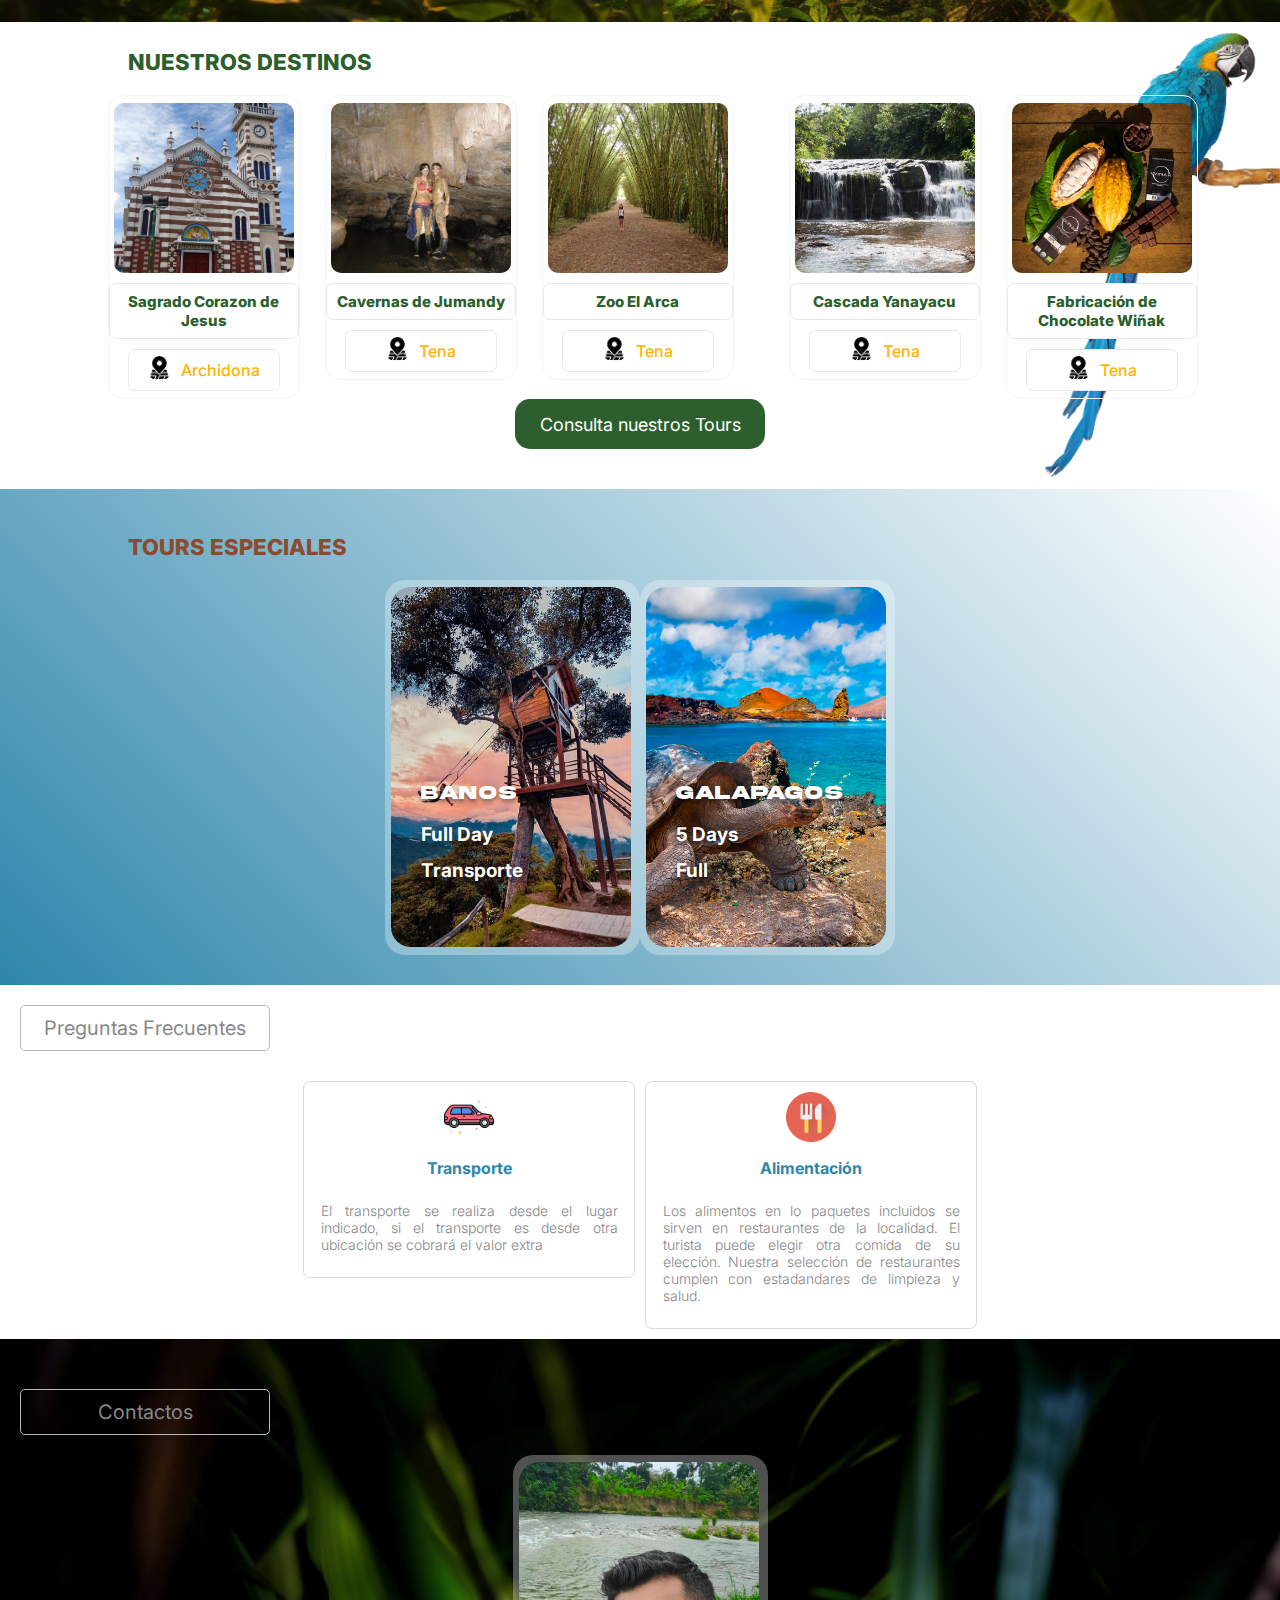
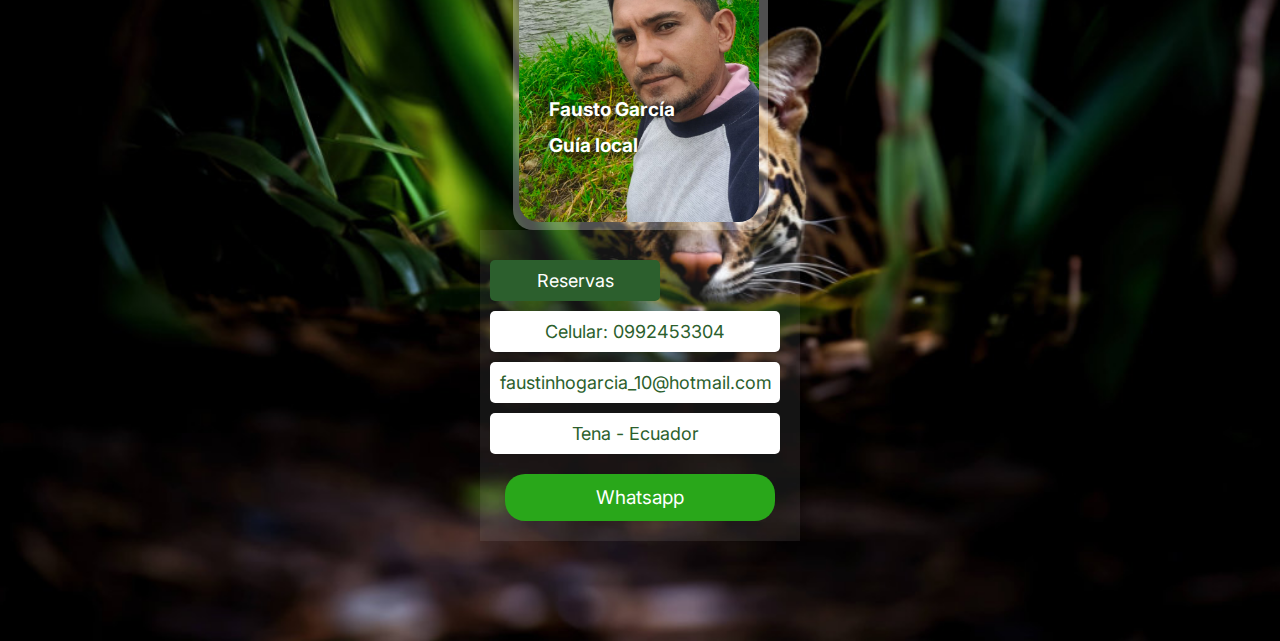
==== commit 223987dd: "createing macas tour and changis styles to swiper" ====
--- a/public/index.html
+++ b/public/index.html
@@ -44,6 +44,13 @@
           >
           </card-component>
           <card-component
+            title="Macas"
+            dias="Full Day"
+            incluido="Transporte"
+            image="./src/assets/lugares/macas.jpg"
+          >
+          </card-component>
+          <card-component
             title="Cuyabeno"
             dias="4 Días"
             incluido="Todo Incluido"
@@ -108,6 +115,30 @@
               p="Rafting, tubing, visita de cascadas Islom, Yanayacu"
             ></dias-component>
           </tour-component>
+
+          <tour-component
+            images="./src/assets/macas/macas.jpg, ./src/assets/macas/macas2.jpg, ./src/assets/macas/macas3.jpg, ./src/assets/macas/macas4.jpg, ./src/assets/macas/macas5.jpg, ./src/assets/macas/macas6.png, ./src/assets/macas/macas7.jpg "
+            title="Macas"
+            total-dias="Full Day"
+            transporte-box="Transporte"
+            bck-trans="var(--turquesa)"
+            alimentos-box="Alimentos"
+            bckAlimentos="var(--main-btn)"
+          >
+            <dias-component
+              dias="Actividades:"
+              p="Visita Catedral Purísima y Parque cívico"
+            ></dias-component>
+            <dias-component
+              dias="Recorridos:"
+              p=" Visita a centro de Rescate de Jaguares, centro de Interpretación"
+            ></dias-component>
+            <dias-component
+              dias="Aventura"
+              p="Rafting, Cascada SamiKim, senderos y miradores"
+            ></dias-component>
+          </tour-component>
+
           <tour-component
             images="./src/assets/cuyabeno/cuyabeno1.jpg, ./src/assets/cuyabeno/cuyabeno2.jpg, ./src/assets/cuyabeno/cuyabeno3.jpg, ./src/assets/cuyabeno/cuyabeno4.jpg, ./src/assets/cuyabeno/cuyabeno5.jpg, ./src/assets/cuyabeno/cuyabeno6.jpg, ./src/assets/cuyabeno/cuyabeno7.jpg"
             title="CUYABENO"
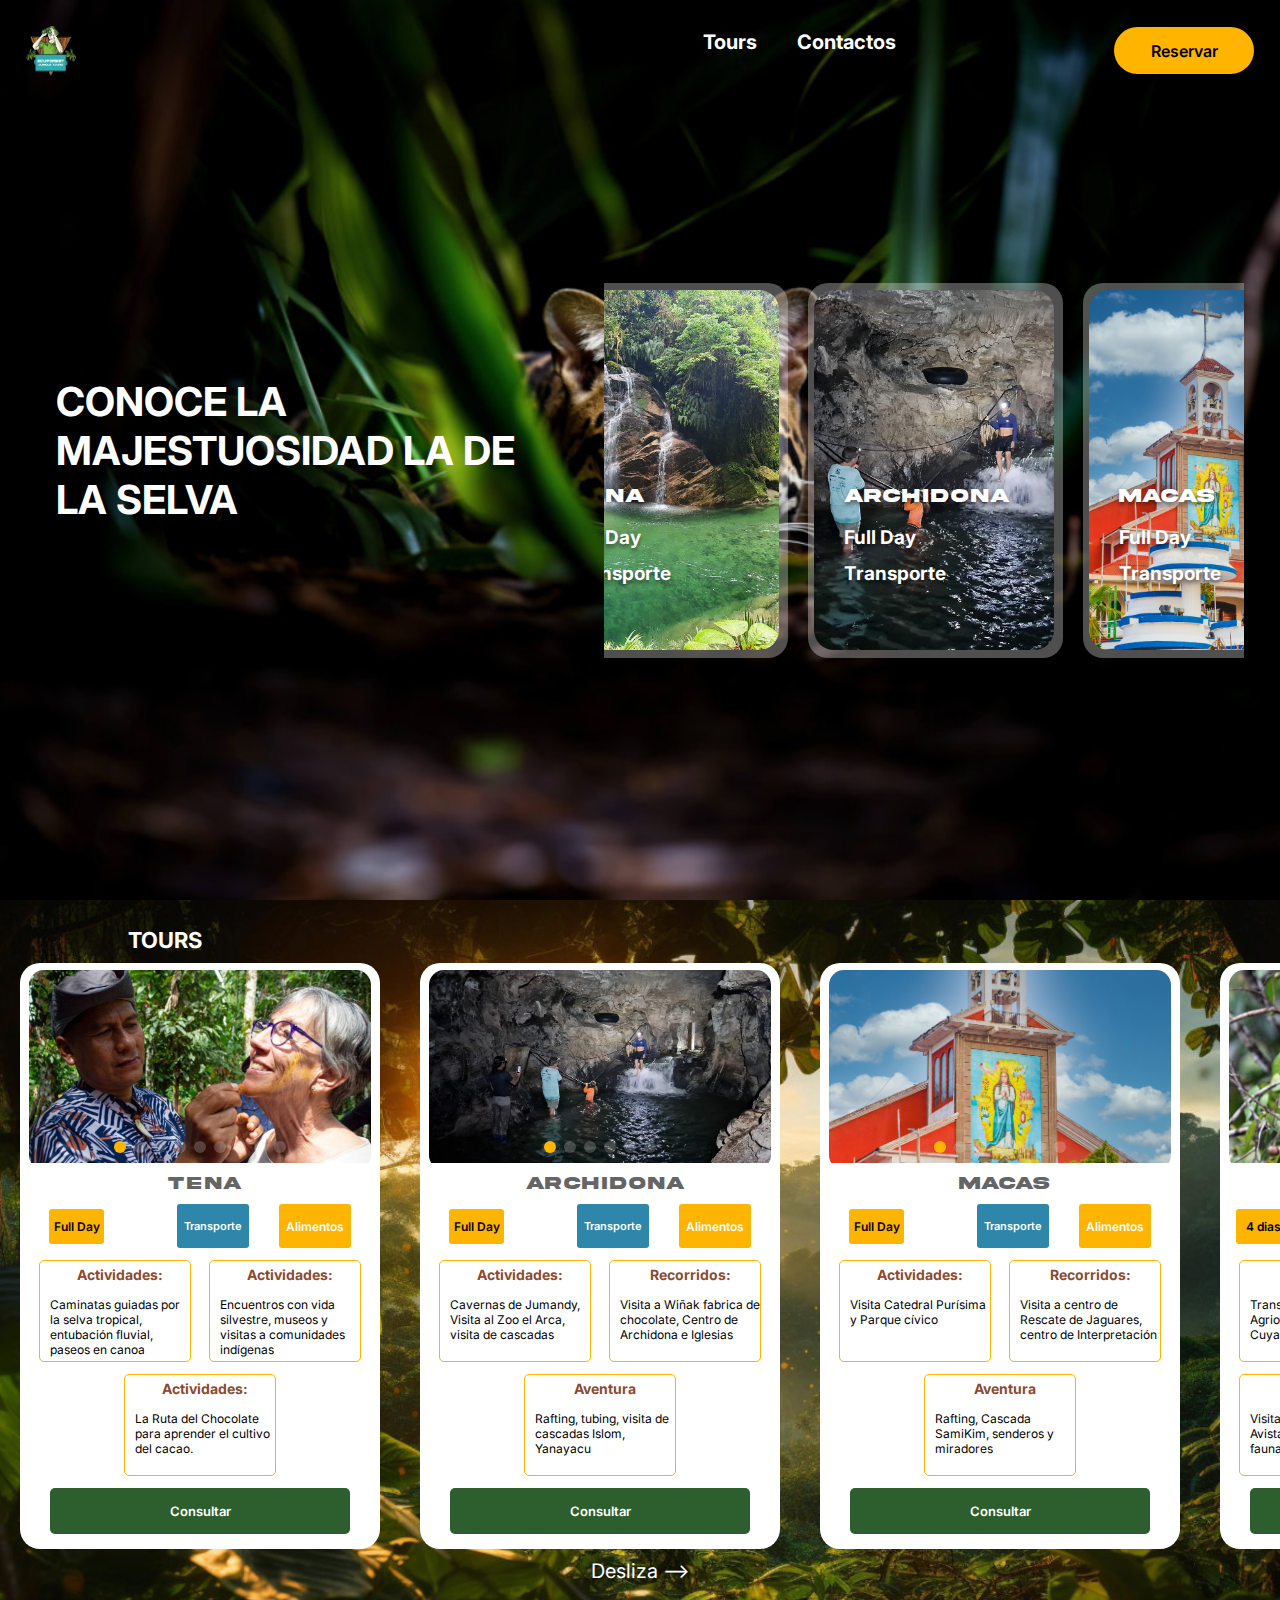
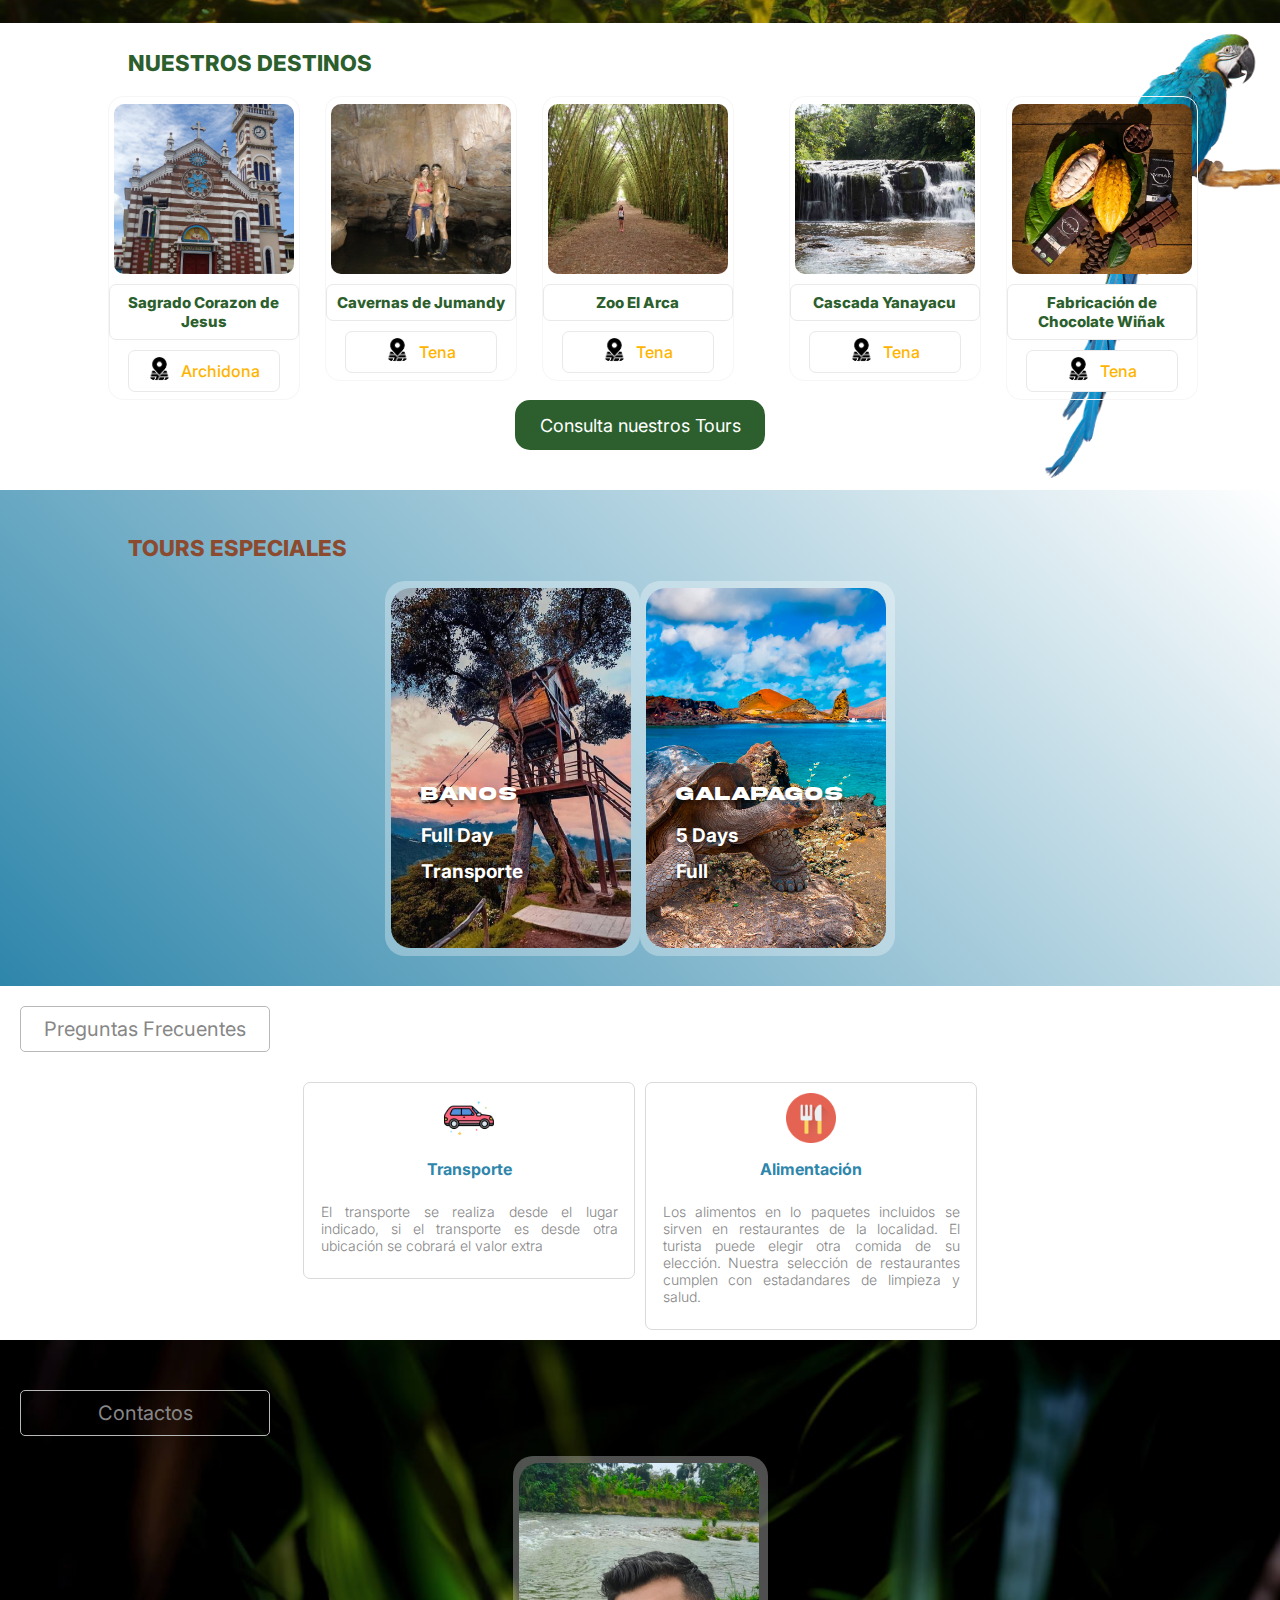
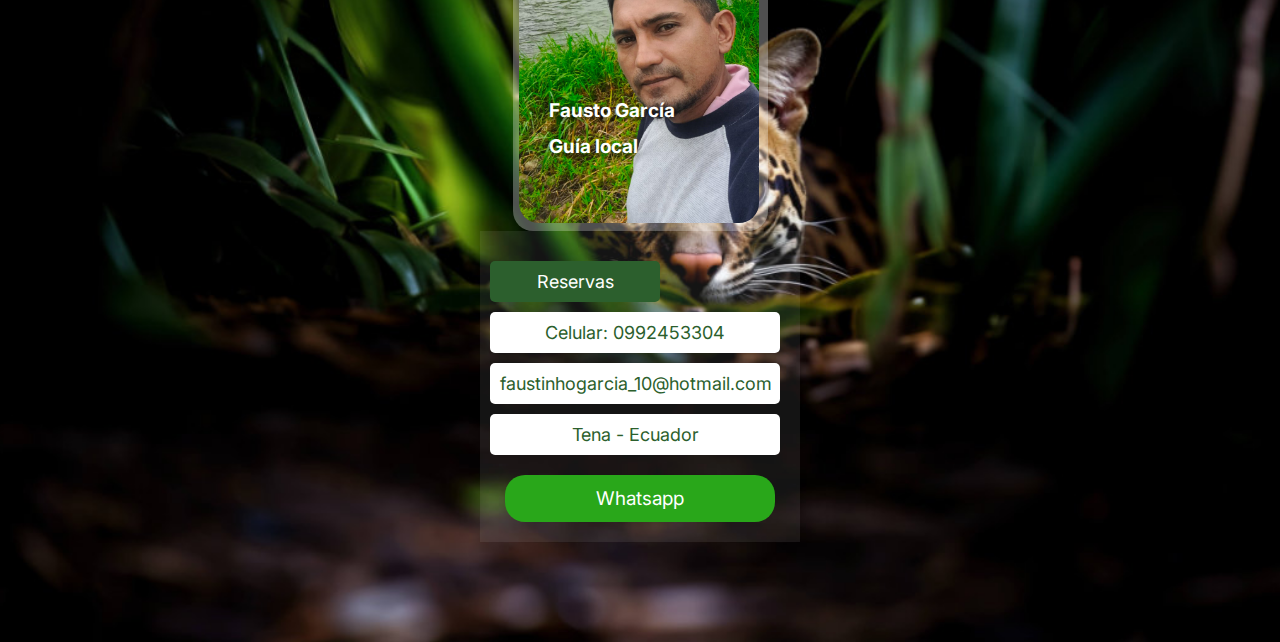
==== commit 4047cd33: "fixing typo and btn consultar" ====
--- a/public/index.html
+++ b/public/index.html
@@ -3,7 +3,17 @@
   <head>
     <meta charset="UTF-8" />
     <meta name="viewport" content="width=device-width, initial-scale=1.0" />
-    <title>Document</title>
+    <title>Ecuforest | Tours a la selva</title>
+    <meta
+      name="description"
+      content="Descubre increíbles tours a la selva en Ecuador. Explora Macas, Tena, Archidona, Cuyabeno y otros destinos en el Oriente, rodeados de naturaleza, aventura y cultura. Vive una experiencia inolvidable en la Amazonía ecuatoriana."
+    />
+    <meta
+      name="keywords"
+      content="tours a la selva, Ecuador, Amazonía, Macas, Tena, Archidona, Cuyabeno, turismo ecológico, naturaleza, aventura, recorridos en el Oriente, selva ecuatoriana"
+    />
+
+    <link rel="icon" href="./ecuforest-logo.ico" type="image/x-icon" />
     <link rel="stylesheet" href="src/css/index.css" />
     <link
       rel="stylesheet"
@@ -26,7 +36,7 @@
     </nav>
     <main>
       <section class="landing-section">
-        <h1>CONOCE LA MAJESTUOSIDAD LA MAJESTUOSIDAD DE LA SELVA</h1>
+        <h1>CONOCE LA MAJESTUOSIDAD LA DE LA SELVA</h1>
         <div class="landing-cards--cont">
           <span> Desliza</span>
           <card-component
